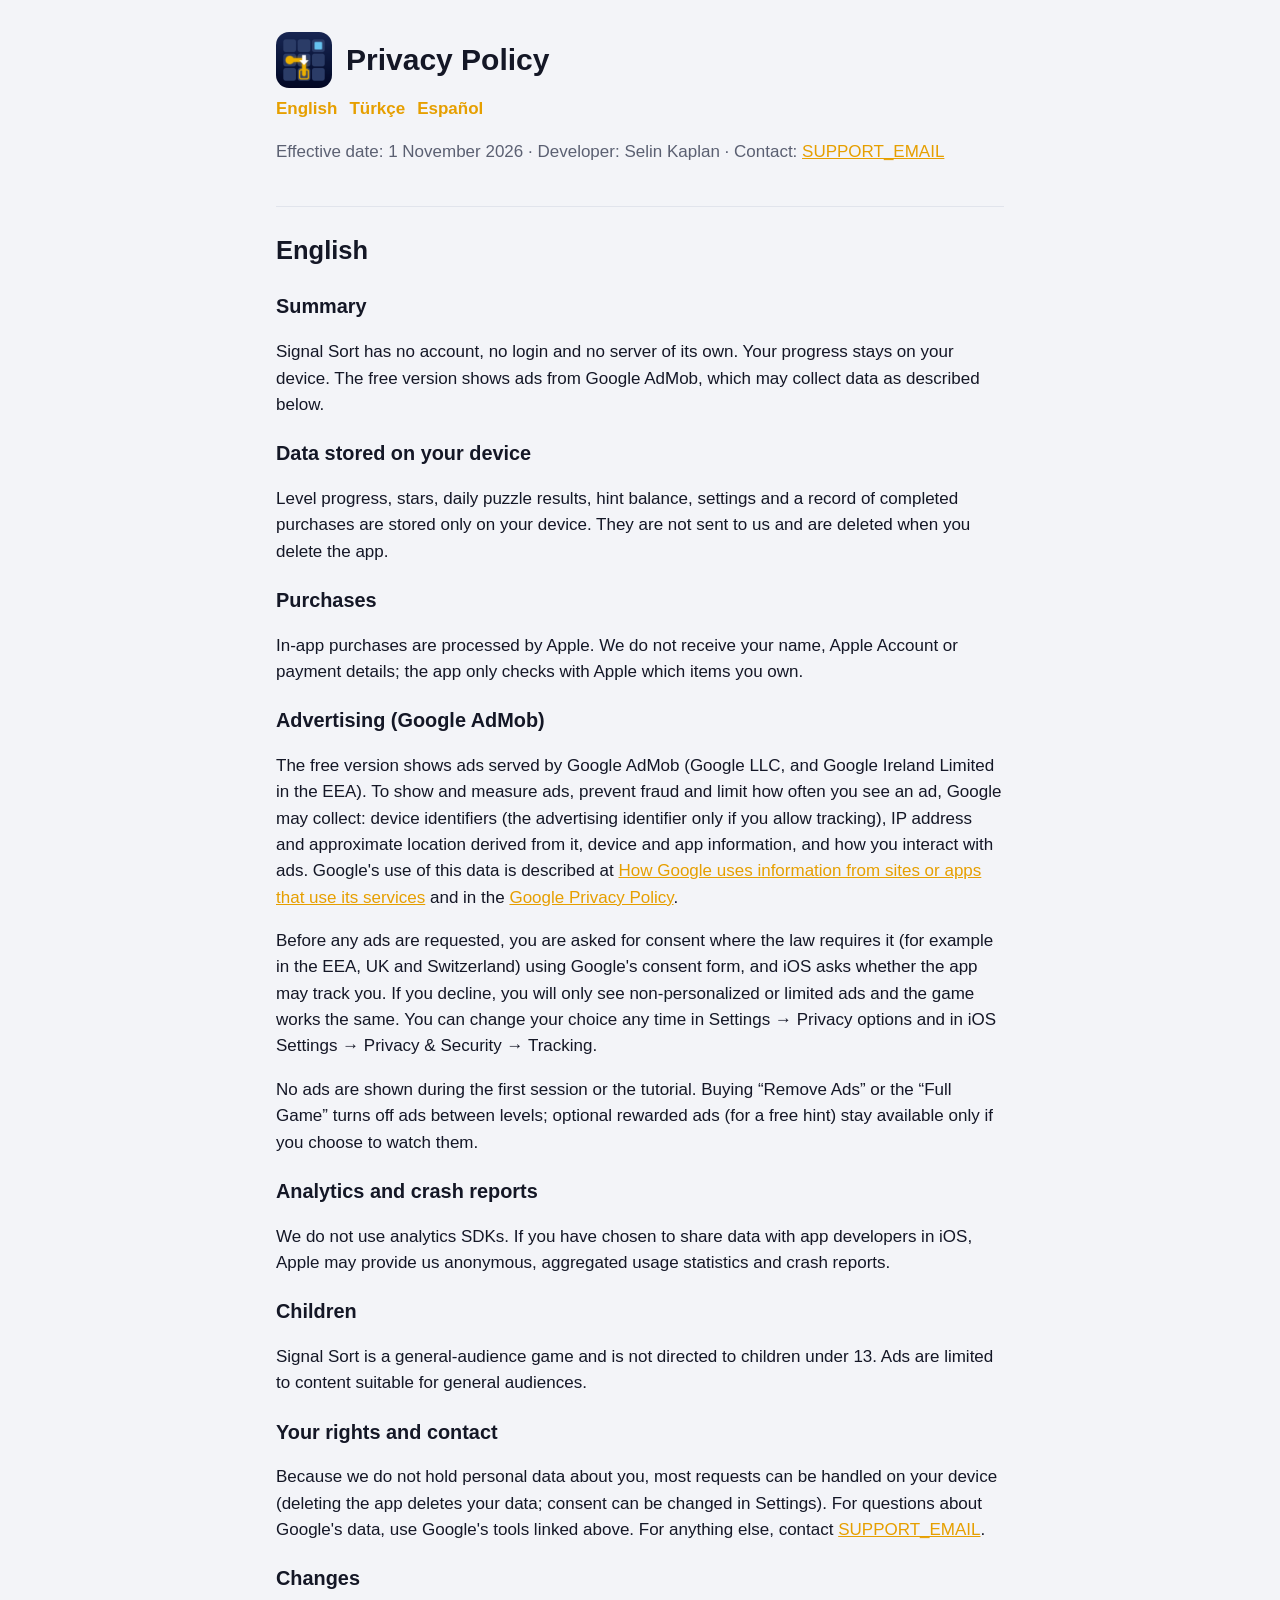
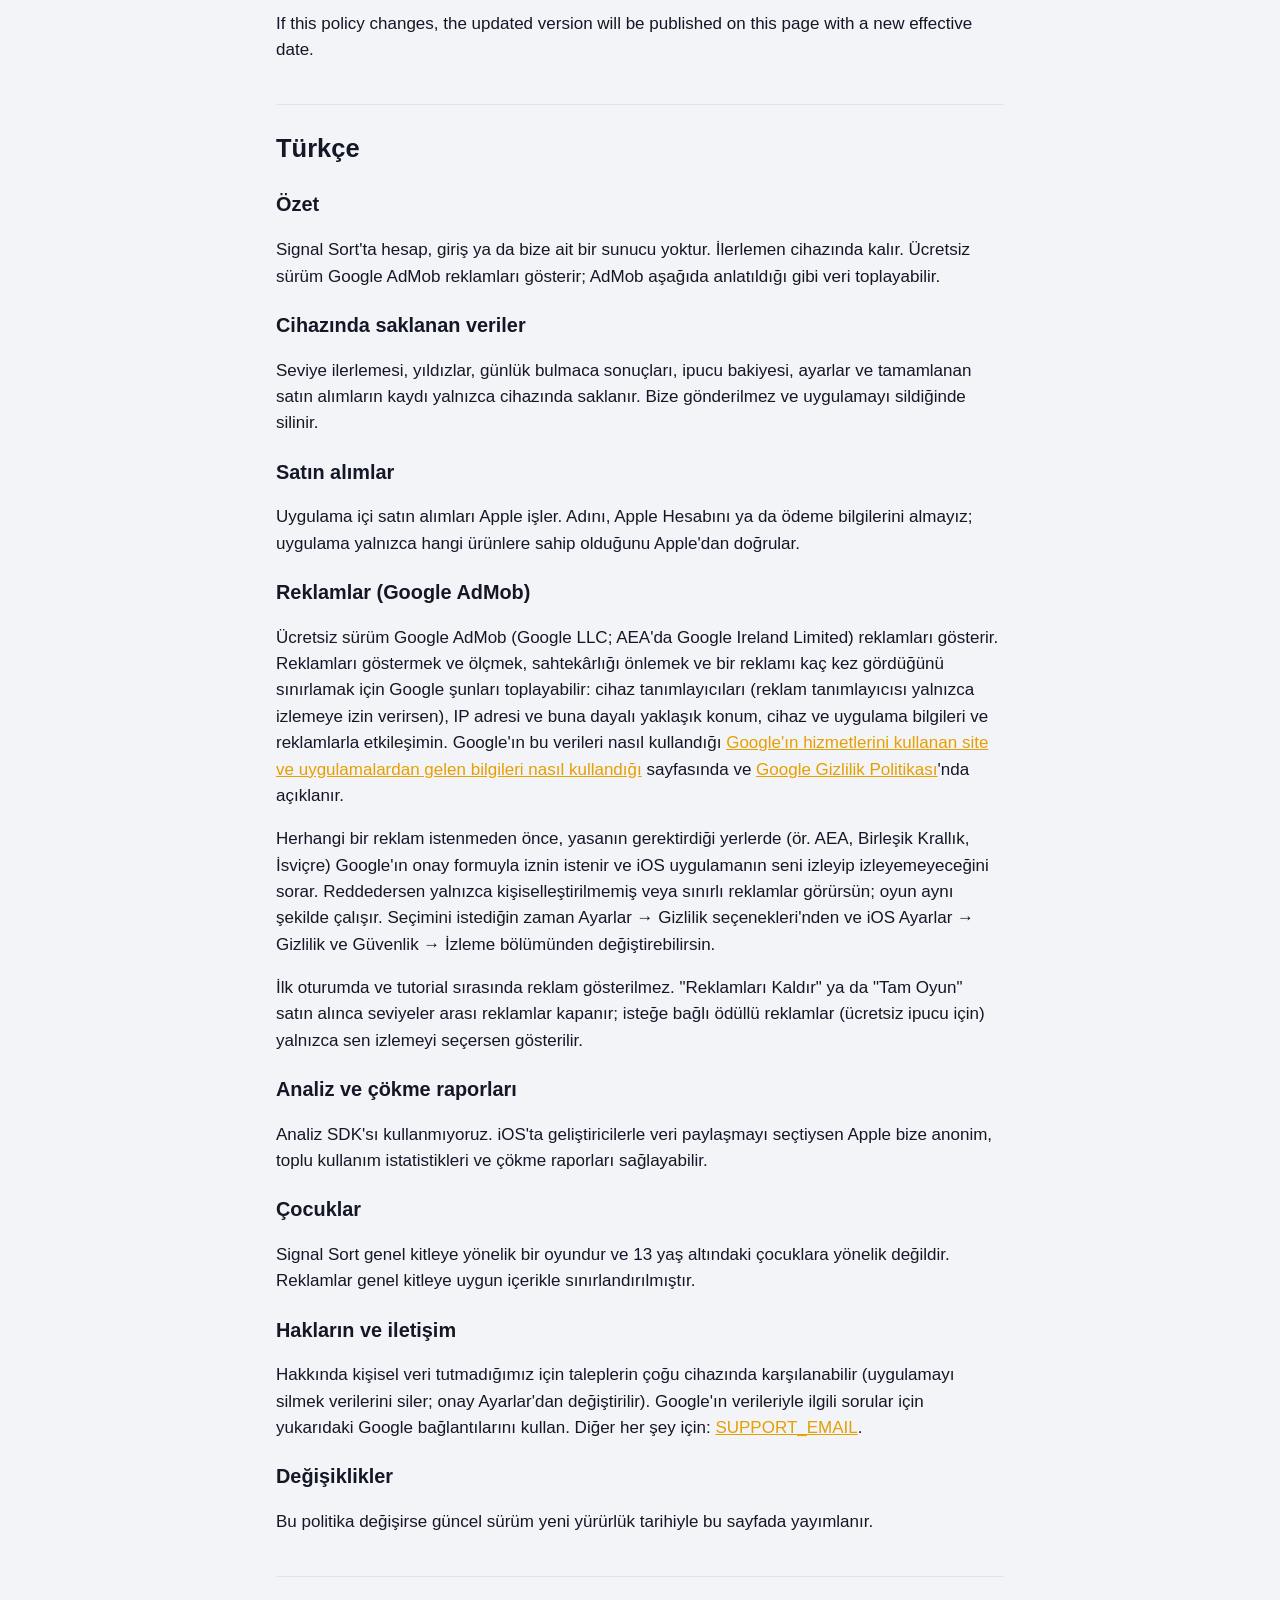
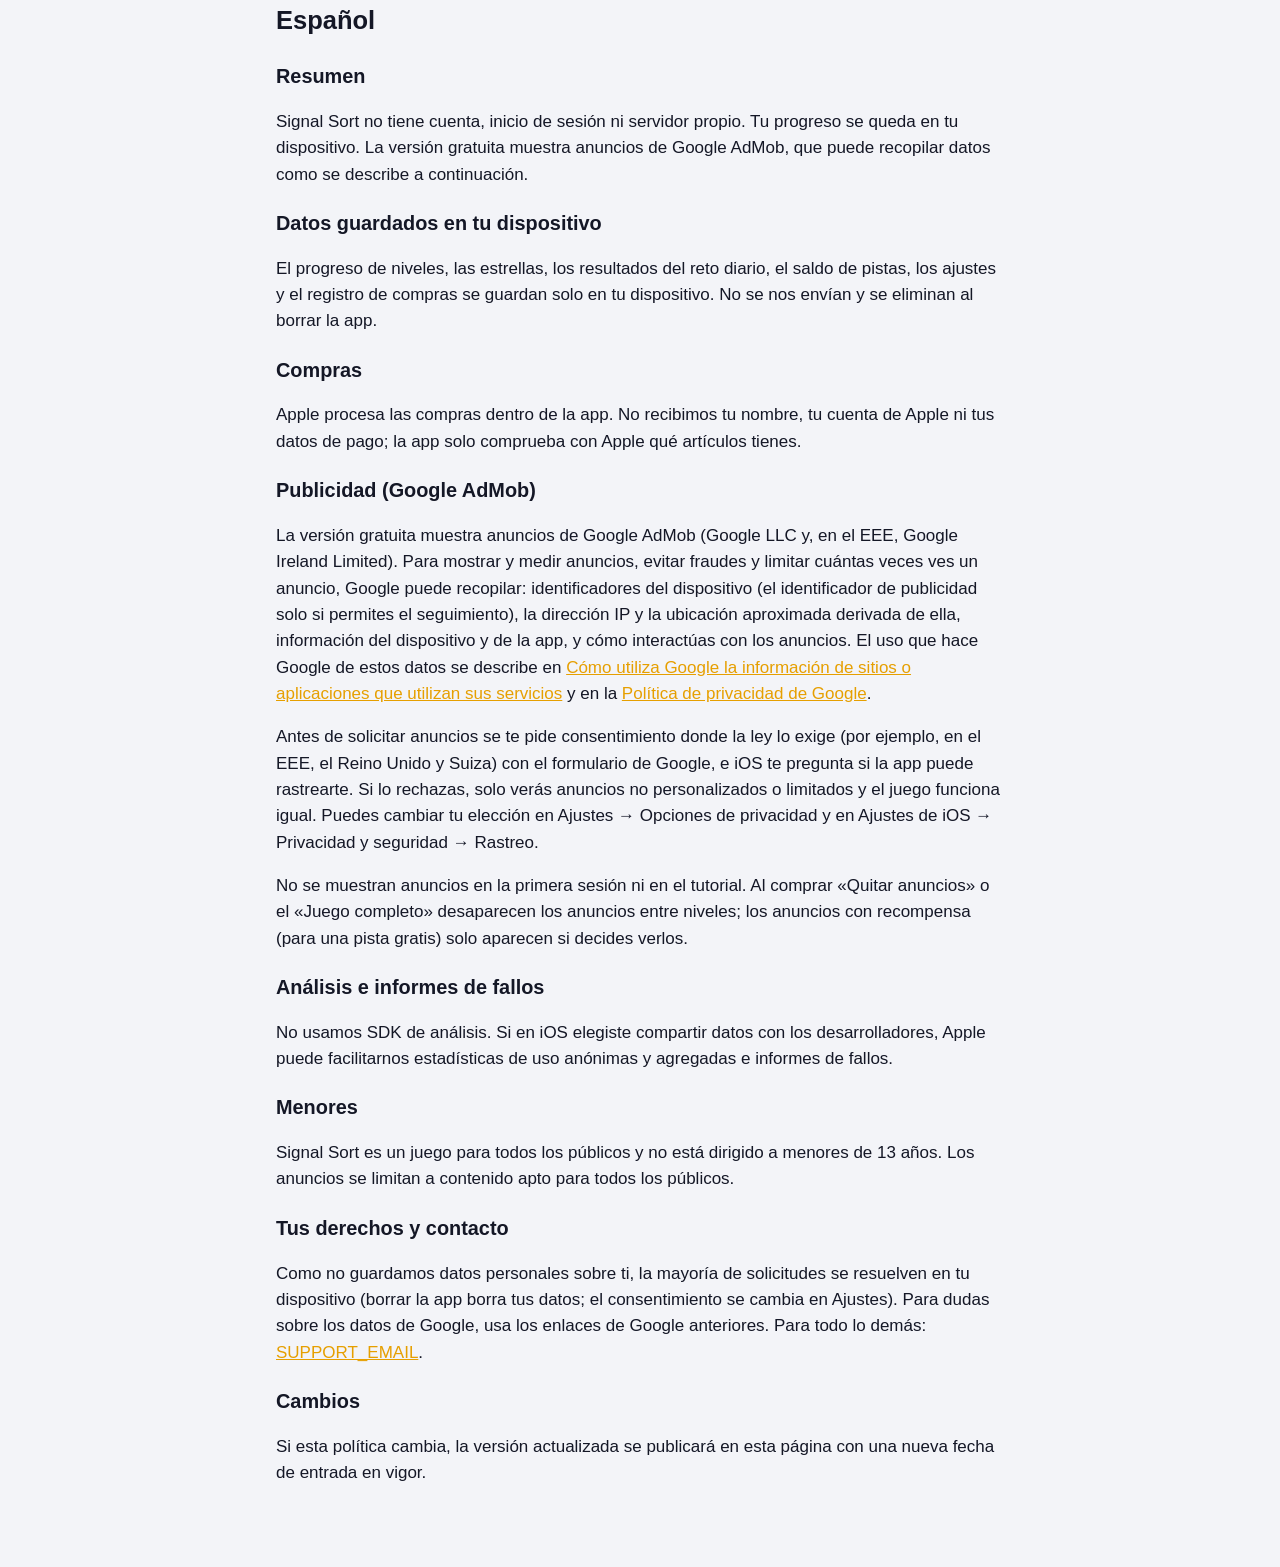
==== docs/privacy.html @ 9170d14c "Add App Store screenshots, metadata, privacy and support pages - StoreScreenshotTests capture five s" ====
<!doctype html>
<html lang="en">
<head>
<meta charset="utf-8">
<meta name="viewport" content="width=device-width, initial-scale=1">
<title>Signal Sort – Privacy Policy</title>
<link rel="stylesheet" href="style.css">
</head>
<body><main>
<header><img src="icon.png" alt=""><h1>Privacy Policy</h1></header>
<nav class="langs"><a href="#en">English</a><a href="#tr">Türkçe</a><a href="#es">Español</a></nav>
<p class="muted">Effective date: 1 November 2026 · Developer: Selin Kaplan · Contact: <a href="mailto:SUPPORT_EMAIL">SUPPORT_EMAIL</a></p>

<section id="en">
<h2>English</h2>
<h3>Summary</h3>
<p>Signal Sort has no account, no login and no server of its own. Your progress stays on your device. The free version shows ads from Google AdMob, which may collect data as described below.</p>
<h3>Data stored on your device</h3>
<p>Level progress, stars, daily puzzle results, hint balance, settings and a record of completed purchases are stored only on your device. They are not sent to us and are deleted when you delete the app.</p>
<h3>Purchases</h3>
<p>In-app purchases are processed by Apple. We do not receive your name, Apple Account or payment details; the app only checks with Apple which items you own.</p>
<h3>Advertising (Google AdMob)</h3>
<p>The free version shows ads served by Google AdMob (Google LLC, and Google Ireland Limited in the EEA). To show and measure ads, prevent fraud and limit how often you see an ad, Google may collect: device identifiers (the advertising identifier only if you allow tracking), IP address and approximate location derived from it, device and app information, and how you interact with ads. Google's use of this data is described at <a href="https://policies.google.com/technologies/partner-sites">How Google uses information from sites or apps that use its services</a> and in the <a href="https://policies.google.com/privacy">Google Privacy Policy</a>.</p>
<p>Before any ads are requested, you are asked for consent where the law requires it (for example in the EEA, UK and Switzerland) using Google's consent form, and iOS asks whether the app may track you. If you decline, you will only see non-personalized or limited ads and the game works the same. You can change your choice any time in Settings → Privacy options and in iOS Settings → Privacy &amp; Security → Tracking.</p>
<p>No ads are shown during the first session or the tutorial. Buying “Remove Ads” or the “Full Game” turns off ads between levels; optional rewarded ads (for a free hint) stay available only if you choose to watch them.</p>
<h3>Analytics and crash reports</h3>
<p>We do not use analytics SDKs. If you have chosen to share data with app developers in iOS, Apple may provide us anonymous, aggregated usage statistics and crash reports.</p>
<h3>Children</h3>
<p>Signal Sort is a general-audience game and is not directed to children under 13. Ads are limited to content suitable for general audiences.</p>
<h3>Your rights and contact</h3>
<p>Because we do not hold personal data about you, most requests can be handled on your device (deleting the app deletes your data; consent can be changed in Settings). For questions about Google's data, use Google's tools linked above. For anything else, contact <a href="mailto:SUPPORT_EMAIL">SUPPORT_EMAIL</a>.</p>
<h3>Changes</h3>
<p>If this policy changes, the updated version will be published on this page with a new effective date.</p>
</section>

<section id="tr">
<h2>Türkçe</h2>
<h3>Özet</h3>
<p>Signal Sort'ta hesap, giriş ya da bize ait bir sunucu yoktur. İlerlemen cihazında kalır. Ücretsiz sürüm Google AdMob reklamları gösterir; AdMob aşağıda anlatıldığı gibi veri toplayabilir.</p>
<h3>Cihazında saklanan veriler</h3>
<p>Seviye ilerlemesi, yıldızlar, günlük bulmaca sonuçları, ipucu bakiyesi, ayarlar ve tamamlanan satın alımların kaydı yalnızca cihazında saklanır. Bize gönderilmez ve uygulamayı sildiğinde silinir.</p>
<h3>Satın alımlar</h3>
<p>Uygulama içi satın alımları Apple işler. Adını, Apple Hesabını ya da ödeme bilgilerini almayız; uygulama yalnızca hangi ürünlere sahip olduğunu Apple'dan doğrular.</p>
<h3>Reklamlar (Google AdMob)</h3>
<p>Ücretsiz sürüm Google AdMob (Google LLC; AEA'da Google Ireland Limited) reklamları gösterir. Reklamları göstermek ve ölçmek, sahtekârlığı önlemek ve bir reklamı kaç kez gördüğünü sınırlamak için Google şunları toplayabilir: cihaz tanımlayıcıları (reklam tanımlayıcısı yalnızca izlemeye izin verirsen), IP adresi ve buna dayalı yaklaşık konum, cihaz ve uygulama bilgileri ve reklamlarla etkileşimin. Google'ın bu verileri nasıl kullandığı <a href="https://policies.google.com/technologies/partner-sites">Google'ın hizmetlerini kullanan site ve uygulamalardan gelen bilgileri nasıl kullandığı</a> sayfasında ve <a href="https://policies.google.com/privacy">Google Gizlilik Politikası</a>'nda açıklanır.</p>
<p>Herhangi bir reklam istenmeden önce, yasanın gerektirdiği yerlerde (ör. AEA, Birleşik Krallık, İsviçre) Google'ın onay formuyla iznin istenir ve iOS uygulamanın seni izleyip izleyemeyeceğini sorar. Reddedersen yalnızca kişiselleştirilmemiş veya sınırlı reklamlar görürsün; oyun aynı şekilde çalışır. Seçimini istediğin zaman Ayarlar → Gizlilik seçenekleri'nden ve iOS Ayarlar → Gizlilik ve Güvenlik → İzleme bölümünden değiştirebilirsin.</p>
<p>İlk oturumda ve tutorial sırasında reklam gösterilmez. "Reklamları Kaldır" ya da "Tam Oyun" satın alınca seviyeler arası reklamlar kapanır; isteğe bağlı ödüllü reklamlar (ücretsiz ipucu için) yalnızca sen izlemeyi seçersen gösterilir.</p>
<h3>Analiz ve çökme raporları</h3>
<p>Analiz SDK'sı kullanmıyoruz. iOS'ta geliştiricilerle veri paylaşmayı seçtiysen Apple bize anonim, toplu kullanım istatistikleri ve çökme raporları sağlayabilir.</p>
<h3>Çocuklar</h3>
<p>Signal Sort genel kitleye yönelik bir oyundur ve 13 yaş altındaki çocuklara yönelik değildir. Reklamlar genel kitleye uygun içerikle sınırlandırılmıştır.</p>
<h3>Hakların ve iletişim</h3>
<p>Hakkında kişisel veri tutmadığımız için taleplerin çoğu cihazında karşılanabilir (uygulamayı silmek verilerini siler; onay Ayarlar'dan değiştirilir). Google'ın verileriyle ilgili sorular için yukarıdaki Google bağlantılarını kullan. Diğer her şey için: <a href="mailto:SUPPORT_EMAIL">SUPPORT_EMAIL</a>.</p>
<h3>Değişiklikler</h3>
<p>Bu politika değişirse güncel sürüm yeni yürürlük tarihiyle bu sayfada yayımlanır.</p>
</section>

<section id="es">
<h2>Español</h2>
<h3>Resumen</h3>
<p>Signal Sort no tiene cuenta, inicio de sesión ni servidor propio. Tu progreso se queda en tu dispositivo. La versión gratuita muestra anuncios de Google AdMob, que puede recopilar datos como se describe a continuación.</p>
<h3>Datos guardados en tu dispositivo</h3>
<p>El progreso de niveles, las estrellas, los resultados del reto diario, el saldo de pistas, los ajustes y el registro de compras se guardan solo en tu dispositivo. No se nos envían y se eliminan al borrar la app.</p>
<h3>Compras</h3>
<p>Apple procesa las compras dentro de la app. No recibimos tu nombre, tu cuenta de Apple ni tus datos de pago; la app solo comprueba con Apple qué artículos tienes.</p>
<h3>Publicidad (Google AdMob)</h3>
<p>La versión gratuita muestra anuncios de Google AdMob (Google LLC y, en el EEE, Google Ireland Limited). Para mostrar y medir anuncios, evitar fraudes y limitar cuántas veces ves un anuncio, Google puede recopilar: identificadores del dispositivo (el identificador de publicidad solo si permites el seguimiento), la dirección IP y la ubicación aproximada derivada de ella, información del dispositivo y de la app, y cómo interactúas con los anuncios. El uso que hace Google de estos datos se describe en <a href="https://policies.google.com/technologies/partner-sites">Cómo utiliza Google la información de sitios o aplicaciones que utilizan sus servicios</a> y en la <a href="https://policies.google.com/privacy">Política de privacidad de Google</a>.</p>
<p>Antes de solicitar anuncios se te pide consentimiento donde la ley lo exige (por ejemplo, en el EEE, el Reino Unido y Suiza) con el formulario de Google, e iOS te pregunta si la app puede rastrearte. Si lo rechazas, solo verás anuncios no personalizados o limitados y el juego funciona igual. Puedes cambiar tu elección en Ajustes → Opciones de privacidad y en Ajustes de iOS → Privacidad y seguridad → Rastreo.</p>
<p>No se muestran anuncios en la primera sesión ni en el tutorial. Al comprar «Quitar anuncios» o el «Juego completo» desaparecen los anuncios entre niveles; los anuncios con recompensa (para una pista gratis) solo aparecen si decides verlos.</p>
<h3>Análisis e informes de fallos</h3>
<p>No usamos SDK de análisis. Si en iOS elegiste compartir datos con los desarrolladores, Apple puede facilitarnos estadísticas de uso anónimas y agregadas e informes de fallos.</p>
<h3>Menores</h3>
<p>Signal Sort es un juego para todos los públicos y no está dirigido a menores de 13 años. Los anuncios se limitan a contenido apto para todos los públicos.</p>
<h3>Tus derechos y contacto</h3>
<p>Como no guardamos datos personales sobre ti, la mayoría de solicitudes se resuelven en tu dispositivo (borrar la app borra tus datos; el consentimiento se cambia en Ajustes). Para dudas sobre los datos de Google, usa los enlaces de Google anteriores. Para todo lo demás: <a href="mailto:SUPPORT_EMAIL">SUPPORT_EMAIL</a>.</p>
<h3>Cambios</h3>
<p>Si esta política cambia, la versión actualizada se publicará en esta página con una nueva fecha de entrada en vigor.</p>
</section>
</main></body>
</html>
---- docs/style.css ----
:root { --bg: #f3f4f8; --fg: #141726; --muted: #5b6072; --card: #ffffff; --accent: #e69f00; --line: #e1e4ec; }
@media (prefers-color-scheme: dark) { :root { --bg: #0f1429; --fg: #ffffff; --muted: #a3a8bb; --card: #1a213d; --line: #26304f; } }
* { box-sizing: border-box; }
body { margin: 0; background: var(--bg); color: var(--fg); font: 17px/1.55 -apple-system, BlinkMacSystemFont, "Segoe UI", sans-serif; }
main { max-width: 760px; margin: 0 auto; padding: 32px 16px 64px; }
header { display: flex; align-items: center; gap: 14px; margin-bottom: 8px; }
header img { width: 56px; height: 56px; border-radius: 13px; }
h1 { font-size: 30px; margin: 0; }
h2 { margin-top: 40px; border-top: 1px solid var(--line); padding-top: 24px; }
h3 { margin-bottom: 4px; }
p, li { color: var(--fg); }
.muted { color: var(--muted); }
nav.langs a { margin-right: 12px; color: var(--accent); font-weight: 600; text-decoration: none; }
.card { background: var(--card); border-radius: 16px; padding: 18px 20px; margin: 16px 0; }
a { color: var(--accent); }
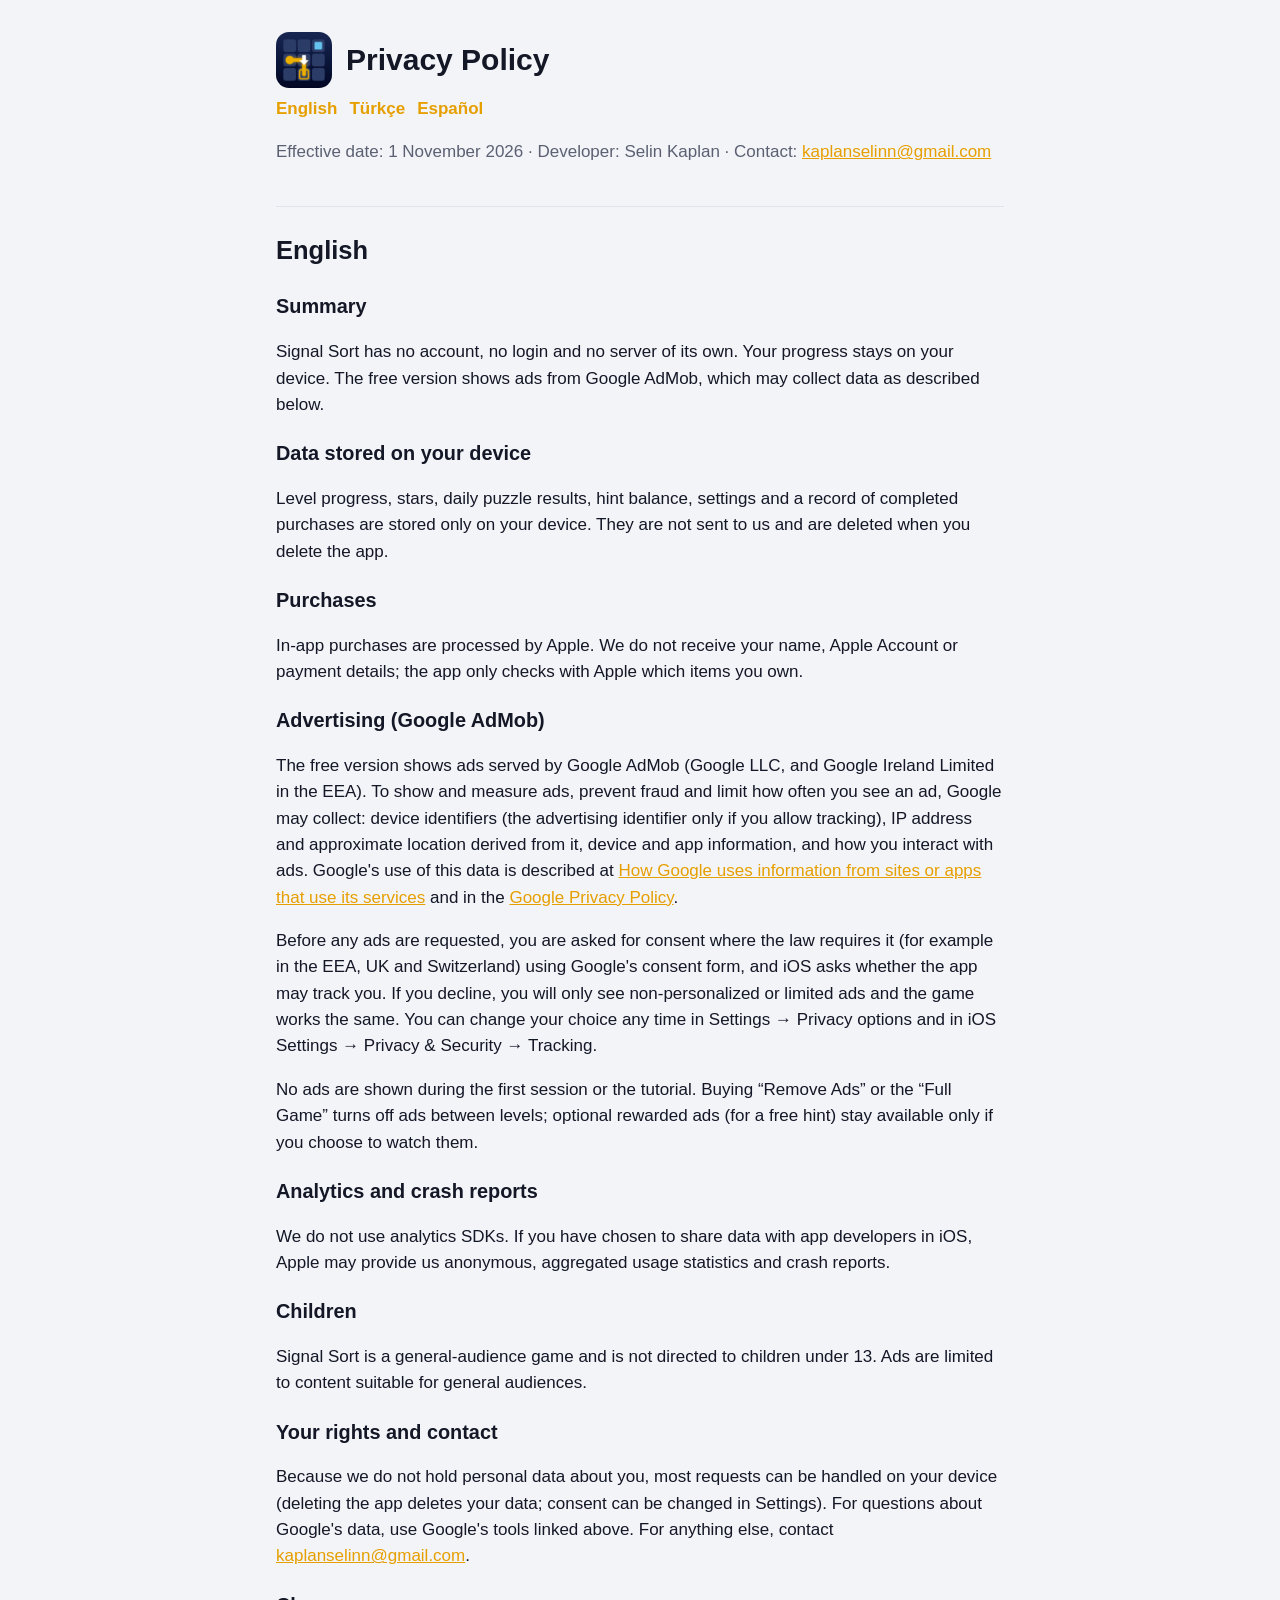
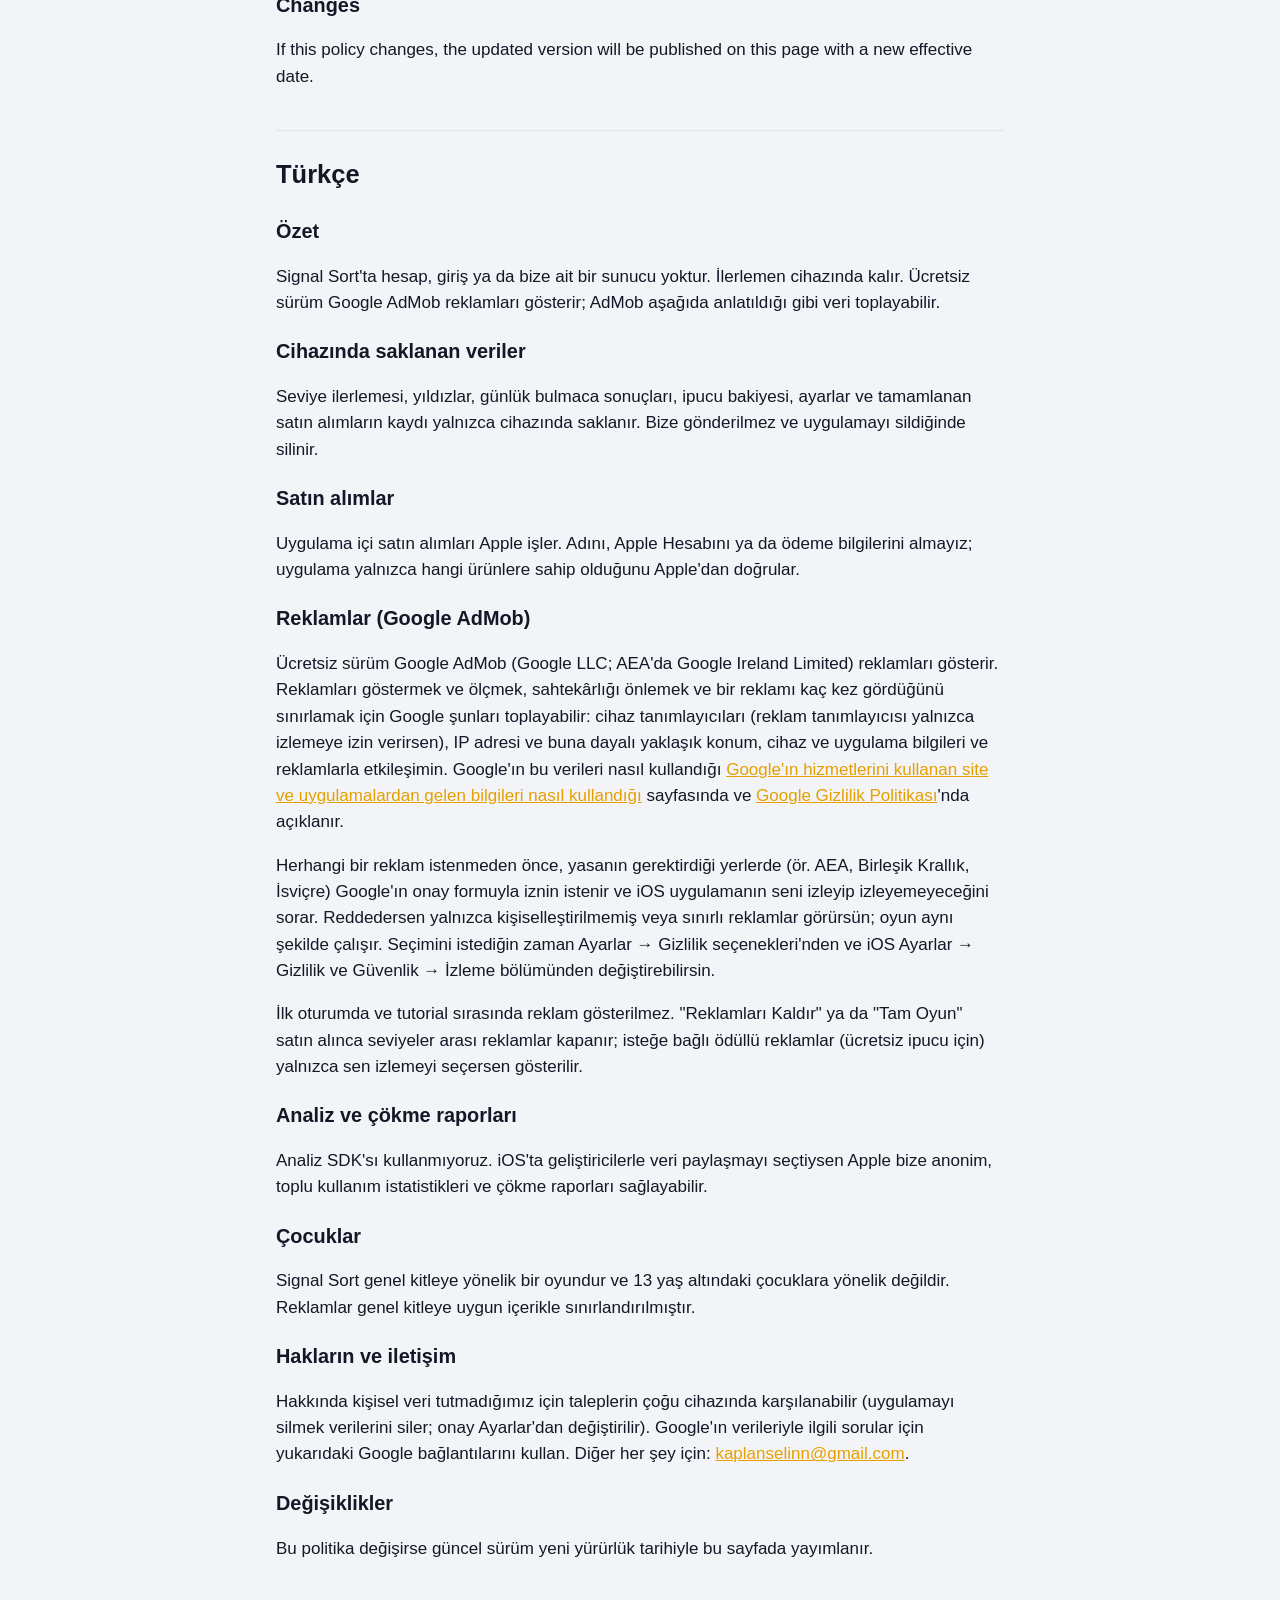
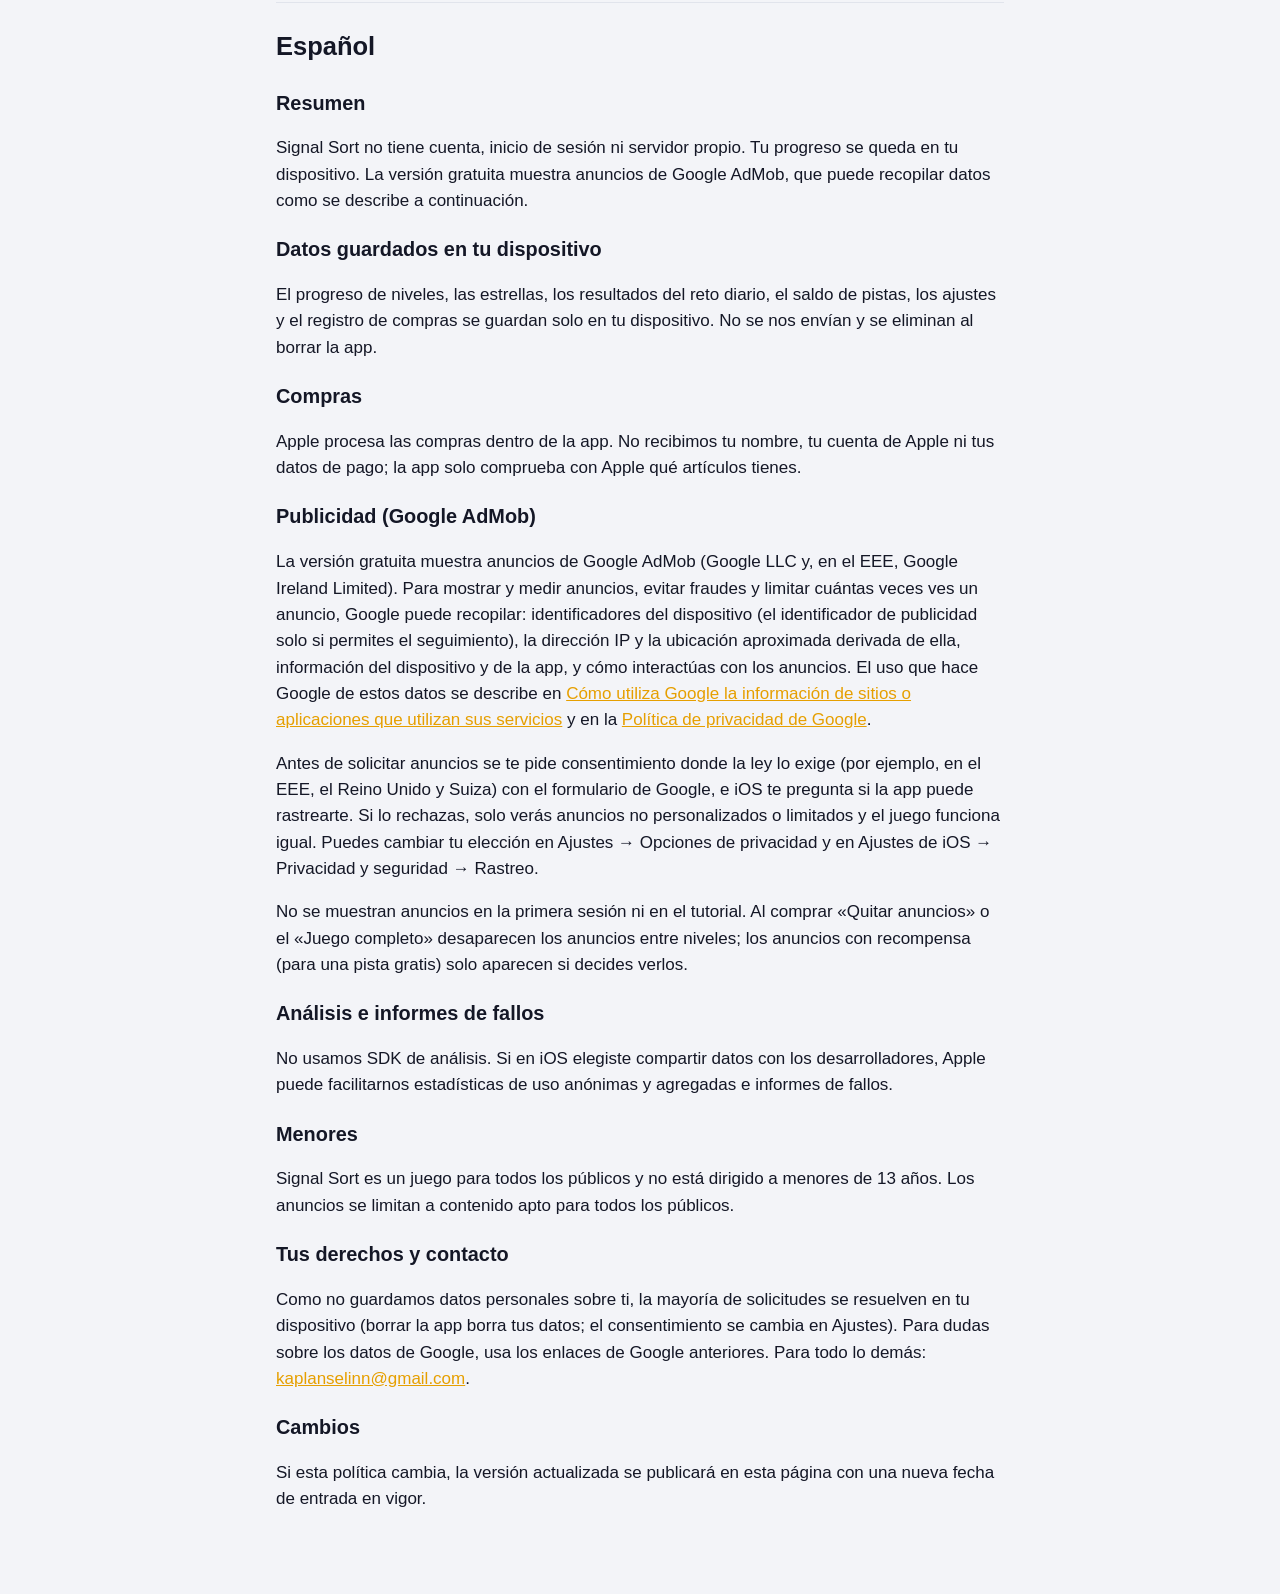
==== commit 658c3a7a: "Use the confirmed support email on privacy and support pages Co-Authored-By: Claude Opus 5.5 <norepl" ====
--- a/docs/privacy.html
+++ b/docs/privacy.html
@@ -9,7 +9,7 @@
 <body><main>
 <header><img src="icon.png" alt=""><h1>Privacy Policy</h1></header>
 <nav class="langs"><a href="#en">English</a><a href="#tr">Türkçe</a><a href="#es">Español</a></nav>
-<p class="muted">Effective date: 1 November 2026 · Developer: Selin Kaplan · Contact: <a href="mailto:SUPPORT_EMAIL">SUPPORT_EMAIL</a></p>
+<p class="muted">Effective date: 1 November 2026 · Developer: Selin Kaplan · Contact: <a href="mailto:kaplanselinn@gmail.com">kaplanselinn@gmail.com</a></p>
 
 <section id="en">
 <h2>English</h2>
@@ -28,7 +28,7 @@
 <h3>Children</h3>
 <p>Signal Sort is a general-audience game and is not directed to children under 13. Ads are limited to content suitable for general audiences.</p>
 <h3>Your rights and contact</h3>
-<p>Because we do not hold personal data about you, most requests can be handled on your device (deleting the app deletes your data; consent can be changed in Settings). For questions about Google's data, use Google's tools linked above. For anything else, contact <a href="mailto:SUPPORT_EMAIL">SUPPORT_EMAIL</a>.</p>
+<p>Because we do not hold personal data about you, most requests can be handled on your device (deleting the app deletes your data; consent can be changed in Settings). For questions about Google's data, use Google's tools linked above. For anything else, contact <a href="mailto:kaplanselinn@gmail.com">kaplanselinn@gmail.com</a>.</p>
 <h3>Changes</h3>
 <p>If this policy changes, the updated version will be published on this page with a new effective date.</p>
 </section>
@@ -50,7 +50,7 @@
 <h3>Çocuklar</h3>
 <p>Signal Sort genel kitleye yönelik bir oyundur ve 13 yaş altındaki çocuklara yönelik değildir. Reklamlar genel kitleye uygun içerikle sınırlandırılmıştır.</p>
 <h3>Hakların ve iletişim</h3>
-<p>Hakkında kişisel veri tutmadığımız için taleplerin çoğu cihazında karşılanabilir (uygulamayı silmek verilerini siler; onay Ayarlar'dan değiştirilir). Google'ın verileriyle ilgili sorular için yukarıdaki Google bağlantılarını kullan. Diğer her şey için: <a href="mailto:SUPPORT_EMAIL">SUPPORT_EMAIL</a>.</p>
+<p>Hakkında kişisel veri tutmadığımız için taleplerin çoğu cihazında karşılanabilir (uygulamayı silmek verilerini siler; onay Ayarlar'dan değiştirilir). Google'ın verileriyle ilgili sorular için yukarıdaki Google bağlantılarını kullan. Diğer her şey için: <a href="mailto:kaplanselinn@gmail.com">kaplanselinn@gmail.com</a>.</p>
 <h3>Değişiklikler</h3>
 <p>Bu politika değişirse güncel sürüm yeni yürürlük tarihiyle bu sayfada yayımlanır.</p>
 </section>
@@ -72,7 +72,7 @@
 <h3>Menores</h3>
 <p>Signal Sort es un juego para todos los públicos y no está dirigido a menores de 13 años. Los anuncios se limitan a contenido apto para todos los públicos.</p>
 <h3>Tus derechos y contacto</h3>
-<p>Como no guardamos datos personales sobre ti, la mayoría de solicitudes se resuelven en tu dispositivo (borrar la app borra tus datos; el consentimiento se cambia en Ajustes). Para dudas sobre los datos de Google, usa los enlaces de Google anteriores. Para todo lo demás: <a href="mailto:SUPPORT_EMAIL">SUPPORT_EMAIL</a>.</p>
+<p>Como no guardamos datos personales sobre ti, la mayoría de solicitudes se resuelven en tu dispositivo (borrar la app borra tus datos; el consentimiento se cambia en Ajustes). Para dudas sobre los datos de Google, usa los enlaces de Google anteriores. Para todo lo demás: <a href="mailto:kaplanselinn@gmail.com">kaplanselinn@gmail.com</a>.</p>
 <h3>Cambios</h3>
 <p>Si esta política cambia, la versión actualizada se publicará en esta página con una nueva fecha de entrada en vigor.</p>
 </section>
